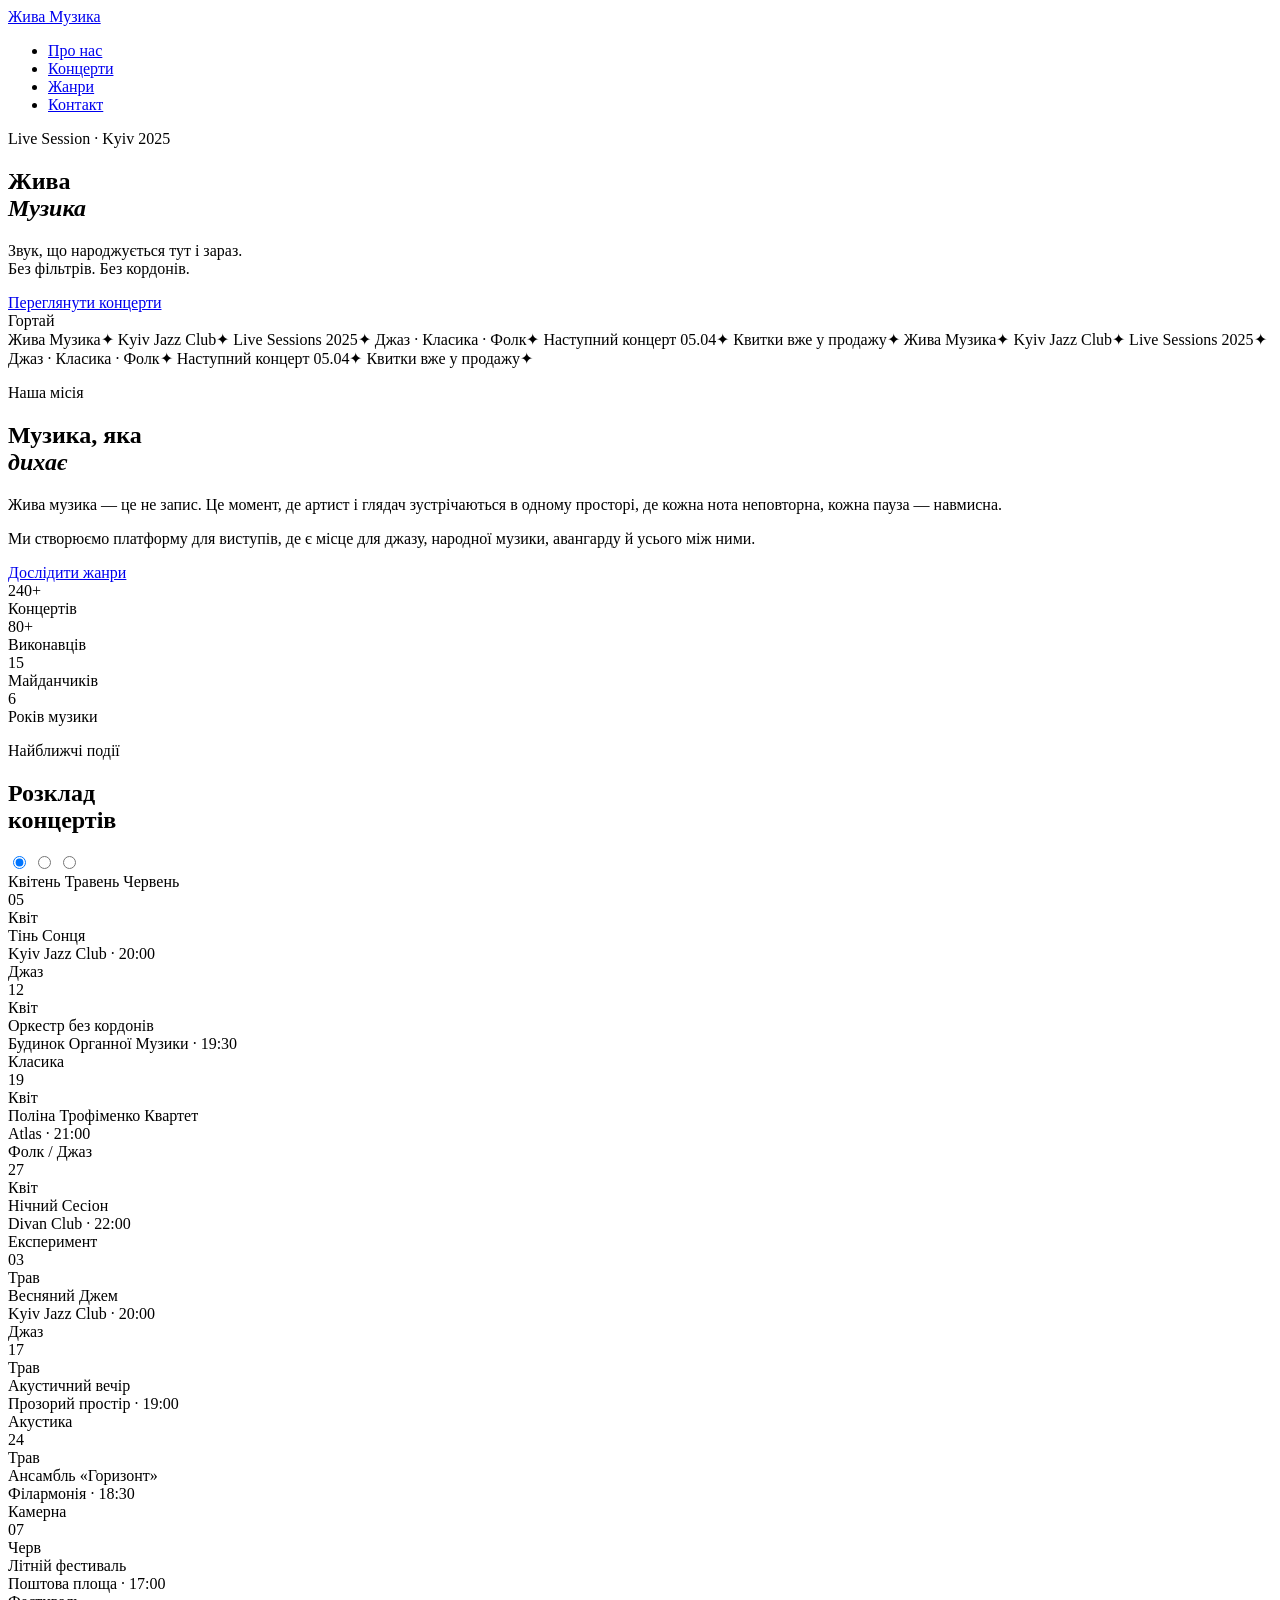
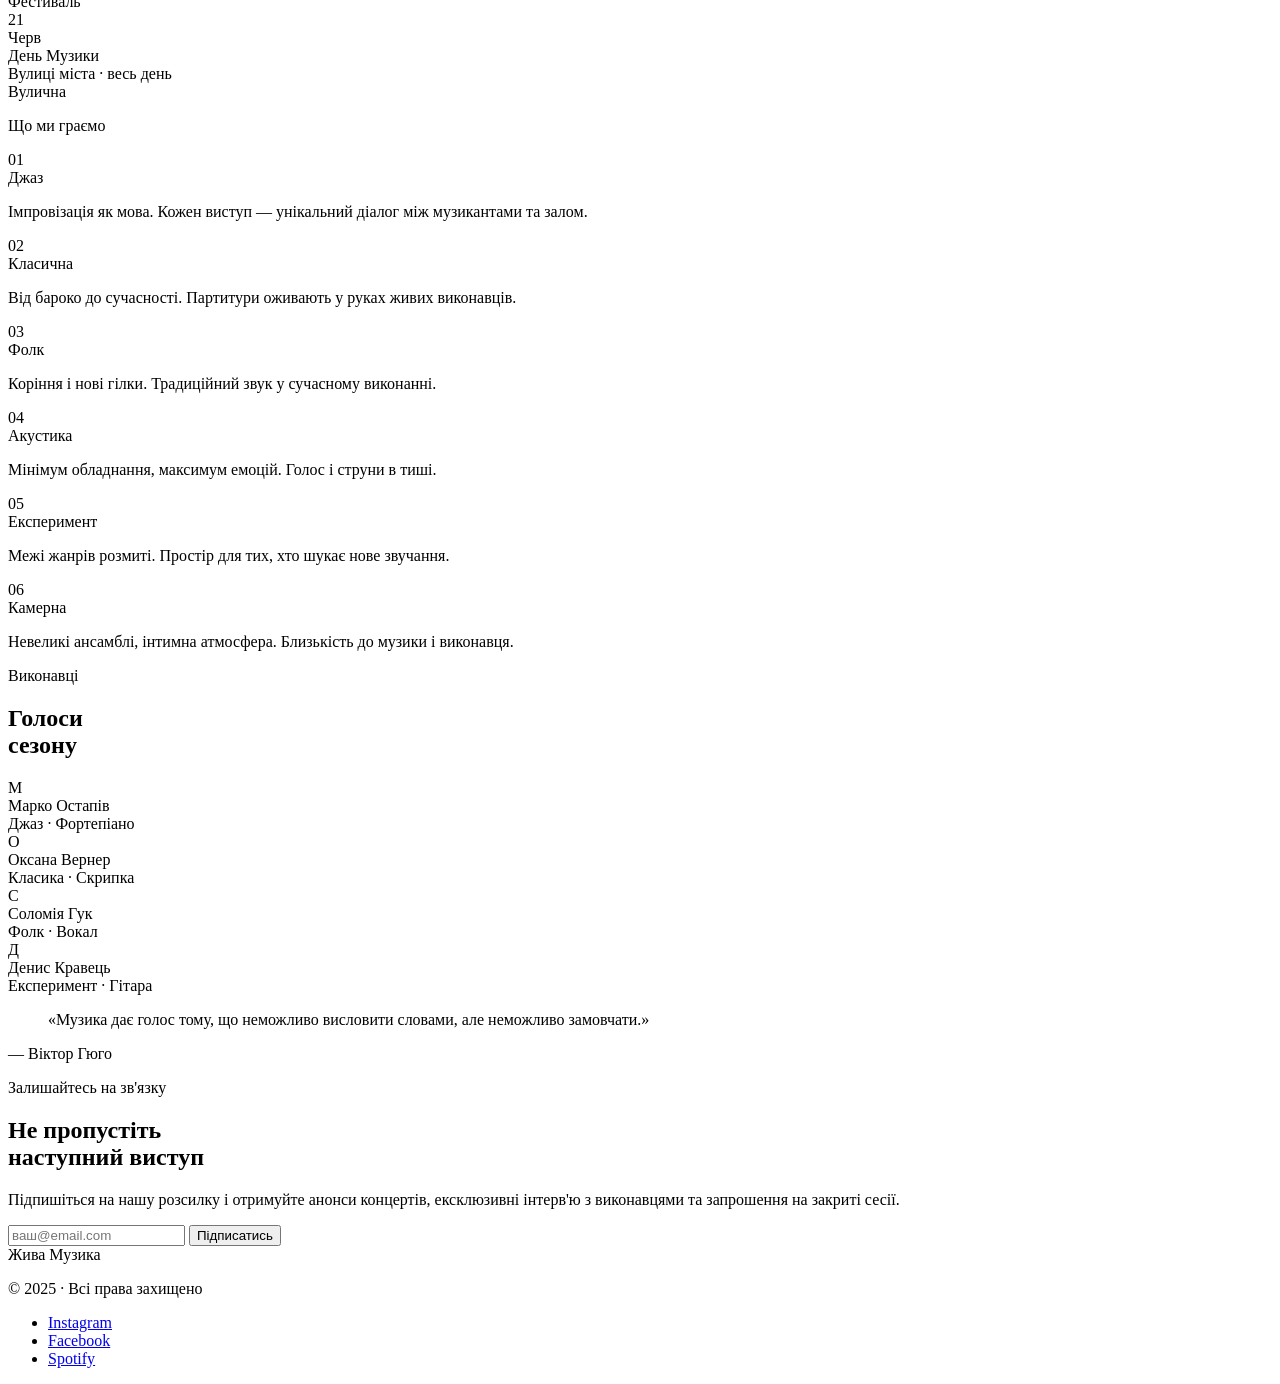
==== index.html @ d0cdad73 "Create index.html" ====
<!DOCTYPE html>
<html lang="uk">
<head>
<meta charset="UTF-8"/>
<meta name="viewport" content="width=device-width, initial-scale=1.0"/>
<title>Жива Музика</title>
<link rel="preconnect" href="https://fonts.googleapis.com"/>
<link rel="preconnect" href="https://fonts.gstatic.com" crossorigin/>
<link rel="stylesheet" href="style.css>
<link href="https://fonts.googleapis.com/css2?family=Cormorant+Garamond:ital,wght@0,300;0,400;1,300;1,400&family=Montserrat:wght@200;300;400&display=swap" rel="stylesheet"/>

</head>
<body>

<!-- NAV -->
<nav>
  <a href="index.html" class="nav-logo">Жива Музика</a>
  <ul class="nav-links">
    <li><a href="#about-section">Про нас</a></li>
    <li><a href="#events-section">Концерти</a></li>
    <li><a href="genres.html">Жанри</a></li>
    <li><a href="about.html">Контакт</a></li>
  </ul>
</nav>

<!-- HERO -->
<section id="hero">
  <div class="orb orb-1" aria-hidden="true"></div>
  <div class="orb orb-2" aria-hidden="true"></div>
  <div class="orb orb-3" aria-hidden="true"></div>
  <div class="wave-bg" aria-hidden="true">
    <span></span><span></span><span></span><span></span><span></span><span></span>
    <span></span><span></span><span></span><span></span><span></span><span></span>
    <span></span><span></span><span></span><span></span><span></span><span></span>
    <span></span><span></span><span></span><span></span><span></span><span></span>
  </div>
  <div class="hero-content">
    <p class="hero-eyebrow"><span class="live-dot"></span>Live Session · Kyiv 2025</p>
    <h1 class="hero-title">Жива<br><em>Музика</em></h1>
    <p class="hero-sub">Звук, що народжується тут і зараз.<br>Без фільтрів. Без кордонів.</p>
    <a href="#events-section" class="btn">Переглянути концерти</a>
  </div>
  <div class="scroll-hint" aria-hidden="true">
    <div class="scroll-line"></div>
    <span>Гортай</span>
  </div>
</section>

<!-- TICKER -->
<div class="ticker-wrap" aria-hidden="true">
  <span class="ticker">
    <span>Жива Музика</span><span class="dot">✦</span>
    <span>Kyiv Jazz Club</span><span class="dot">✦</span>
    <span>Live Sessions 2025</span><span class="dot">✦</span>
    <span>Джаз · Класика · Фолк</span><span class="dot">✦</span>
    <span>Наступний концерт 05.04</span><span class="dot">✦</span>
    <span>Квитки вже у продажу</span><span class="dot">✦</span>
    <span>Жива Музика</span><span class="dot">✦</span>
    <span>Kyiv Jazz Club</span><span class="dot">✦</span>
    <span>Live Sessions 2025</span><span class="dot">✦</span>
    <span>Джаз · Класика · Фолк</span><span class="dot">✦</span>
    <span>Наступний концерт 05.04</span><span class="dot">✦</span>
    <span>Квитки вже у продажу</span><span class="dot">✦</span>
  </span>
</div>

<!-- ABOUT -->
<section id="about-section">
  <div id="about">
    <div class="about-text">
      <p class="section-label">Наша місія</p>
      <h2>Музика, яка<br><em>дихає</em></h2>
      <p>Жива музика — це не запис. Це момент, де артист і глядач зустрічаються в одному просторі, де кожна нота неповторна, кожна пауза — навмисна.</p>
      <p>Ми створюємо платформу для виступів, де є місце для джазу, народної музики, авангарду й усього між ними.</p>
      <a href="#genres-section" class="btn" style="margin-top:1.2rem;">Дослідити жанри</a>
    </div>
    <div class="vinyl-wrap">
      <div class="vinyl"></div>
      <div class="tonearm"></div>
    </div>
  </div>
</section>

<!-- STATS -->
<section id="stats">
  <div class="stats-inner">
    <div class="stat-item">
      <div class="stat-num">240+</div>
      <div class="stat-label">Концертів</div>
      <div class="stat-bar"></div>
    </div>
    <div class="stat-item">
      <div class="stat-num">80+</div>
      <div class="stat-label">Виконавців</div>
      <div class="stat-bar"></div>
    </div>
    <div class="stat-item">
      <div class="stat-num">15</div>
      <div class="stat-label">Майданчиків</div>
      <div class="stat-bar"></div>
    </div>
    <div class="stat-item">
      <div class="stat-num">6</div>
      <div class="stat-label">Років музики</div>
      <div class="stat-bar"></div>
    </div>
  </div>
</section>

<!-- ПОДІЇ -->
<section id="events-section">
  <div id="events">
    <p class="section-label">Найближчі події</p>
    <h2>Розклад<br>концертів</h2>

    <div class="tabs">
      <input class="tab-inputs" type="radio" name="tabs" id="tab1" checked/>
      <input class="tab-inputs" type="radio" name="tabs" id="tab2"/>
      <input class="tab-inputs" type="radio" name="tabs" id="tab3"/>

      <div class="tab-labels">
        <label class="tab-label" for="tab1">Квітень</label>
        <label class="tab-label" for="tab2">Травень</label>
        <label class="tab-label" for="tab3">Червень</label>
      </div>

      <div class="tab-panels">
        <div class="tab-panel" id="panel1">
          <div class="event-list">
            <div class="event-item">
              <div class="event-date"><div class="event-day">05</div><div class="event-month">Квіт</div></div>
              <div class="event-info"><div class="event-name">Тінь Сонця</div><div class="event-meta">Kyiv Jazz Club · 20:00</div></div>
              <span class="event-tag">Джаз</span>
            </div>
            <div class="event-item">
              <div class="event-date"><div class="event-day">12</div><div class="event-month">Квіт</div></div>
              <div class="event-info"><div class="event-name">Оркестр без кордонів</div><div class="event-meta">Будинок Органної Музики · 19:30</div></div>
              <span class="event-tag">Класика</span>
            </div>
            <div class="event-item">
              <div class="event-date"><div class="event-day">19</div><div class="event-month">Квіт</div></div>
              <div class="event-info"><div class="event-name">Поліна Трофіменко Квартет</div><div class="event-meta">Atlas · 21:00</div></div>
              <span class="event-tag">Фолк / Джаз</span>
            </div>
            <div class="event-item">
              <div class="event-date"><div class="event-day">27</div><div class="event-month">Квіт</div></div>
              <div class="event-info"><div class="event-name">Нічний Сесіон</div><div class="event-meta">Divan Club · 22:00</div></div>
              <span class="event-tag">Експеримент</span>
            </div>
          </div>
        </div>
        <div class="tab-panel" id="panel2">
          <div class="event-list">
            <div class="event-item">
              <div class="event-date"><div class="event-day">03</div><div class="event-month">Трав</div></div>
              <div class="event-info"><div class="event-name">Весняний Джем</div><div class="event-meta">Kyiv Jazz Club · 20:00</div></div>
              <span class="event-tag">Джаз</span>
            </div>
            <div class="event-item">
              <div class="event-date"><div class="event-day">17</div><div class="event-month">Трав</div></div>
              <div class="event-info"><div class="event-name">Акустичний вечір</div><div class="event-meta">Прозорий простір · 19:00</div></div>
              <span class="event-tag">Акустика</span>
            </div>
            <div class="event-item">
              <div class="event-date"><div class="event-day">24</div><div class="event-month">Трав</div></div>
              <div class="event-info"><div class="event-name">Ансамбль «Горизонт»</div><div class="event-meta">Філармонія · 18:30</div></div>
              <span class="event-tag">Камерна</span>
            </div>
          </div>
        </div>
        <div class="tab-panel" id="panel3">
          <div class="event-list">
            <div class="event-item">
              <div class="event-date"><div class="event-day">07</div><div class="event-month">Черв</div></div>
              <div class="event-info"><div class="event-name">Літній фестиваль</div><div class="event-meta">Поштова площа · 17:00</div></div>
              <span class="event-tag">Фестиваль</span>
            </div>
            <div class="event-item">
              <div class="event-date"><div class="event-day">21</div><div class="event-month">Черв</div></div>
              <div class="event-info"><div class="event-name">День Музики</div><div class="event-meta">Вулиці міста · весь день</div></div>
              <span class="event-tag">Вулична</span>
            </div>
          </div>
        </div>
      </div>
    </div>
  </div>
</section>

<!-- ЖАНРИ -->
<section id="genres-section">
  <div id="genres">
    <p class="section-label">Що ми граємо</p>
    <div class="genres-grid">
      <div class="genre-card"><div class="genre-num">01</div><div class="genre-name">Джаз</div><p class="genre-desc">Імпровізація як мова. Кожен виступ — унікальний діалог між музикантами та залом.</p></div>
      <div class="genre-card"><div class="genre-num">02</div><div class="genre-name">Класична</div><p class="genre-desc">Від бароко до сучасності. Партитури оживають у руках живих виконавців.</p></div>
      <div class="genre-card"><div class="genre-num">03</div><div class="genre-name">Фолк</div><p class="genre-desc">Коріння і нові гілки. Традиційний звук у сучасному виконанні.</p></div>
      <div class="genre-card"><div class="genre-num">04</div><div class="genre-name">Акустика</div><p class="genre-desc">Мінімум обладнання, максимум емоцій. Голос і струни в тиші.</p></div>
      <div class="genre-card"><div class="genre-num">05</div><div class="genre-name">Експеримент</div><p class="genre-desc">Межі жанрів розмиті. Простір для тих, хто шукає нове звучання.</p></div>
      <div class="genre-card"><div class="genre-num">06</div><div class="genre-name">Камерна</div><p class="genre-desc">Невеликі ансамблі, інтимна атмосфера. Близькість до музики і виконавця.</p></div>
    </div>
  </div>
</section>

<!-- АРТИСТИ -->
<section style="background: var(--bg);">
  <div id="artists">
    <p class="section-label">Виконавці</p>
    <h2>Голоси<br>сезону</h2>
    <div class="panel-grid">
      <div class="artist-card"><div class="artist-avatar">М</div><div class="artist-name">Марко Остапів</div><div class="artist-genre">Джаз · Фортепіано</div></div>
      <div class="artist-card"><div class="artist-avatar">О</div><div class="artist-name">Оксана Вернер</div><div class="artist-genre">Класика · Скрипка</div></div>
      <div class="artist-card"><div class="artist-avatar">С</div><div class="artist-name">Соломія Гук</div><div class="artist-genre">Фолк · Вокал</div></div>
      <div class="artist-card"><div class="artist-avatar">Д</div><div class="artist-name">Денис Кравець</div><div class="artist-genre">Експеримент · Гітара</div></div>
    </div>
  </div>
</section>

<!-- ЦИТАТА -->
<section id="quote">
  <blockquote class="quote-text">«Музика дає голос тому, що неможливо висловити словами, але неможливо замовчати.»</blockquote>
  <p class="quote-author">— Віктор Гюго</p>
</section>

<!-- ПІДПИСКА -->
<section id="newsletter-section">
  <div id="newsletter">
    <p class="section-label">Залишайтесь на зв'язку</p>
    <h2>Не пропустіть<br>наступний виступ</h2>
    <p>Підпишіться на нашу розсилку і отримуйте анонси концертів, ексклюзивні інтерв'ю з виконавцями та запрошення на закриті сесії.</p>
    <div class="input-row">
      <input type="email" placeholder="ваш@email.com"/>
      <button type="button"><span>Підписатись</span></button>
    </div>
  </div>
</section>

<!-- ПІДВАЛ -->
<footer>
  <span class="footer-logo">Жива Музика</span>
  <p class="footer-copy">© 2025 · Всі права захищено</p>
  <ul class="footer-links">
    <li><a href="#">Instagram</a></li>
    <li><a href="#">Facebook</a></li>
    <li><a href="#">Spotify</a></li>
  </ul>
</footer>

</body>
</html>
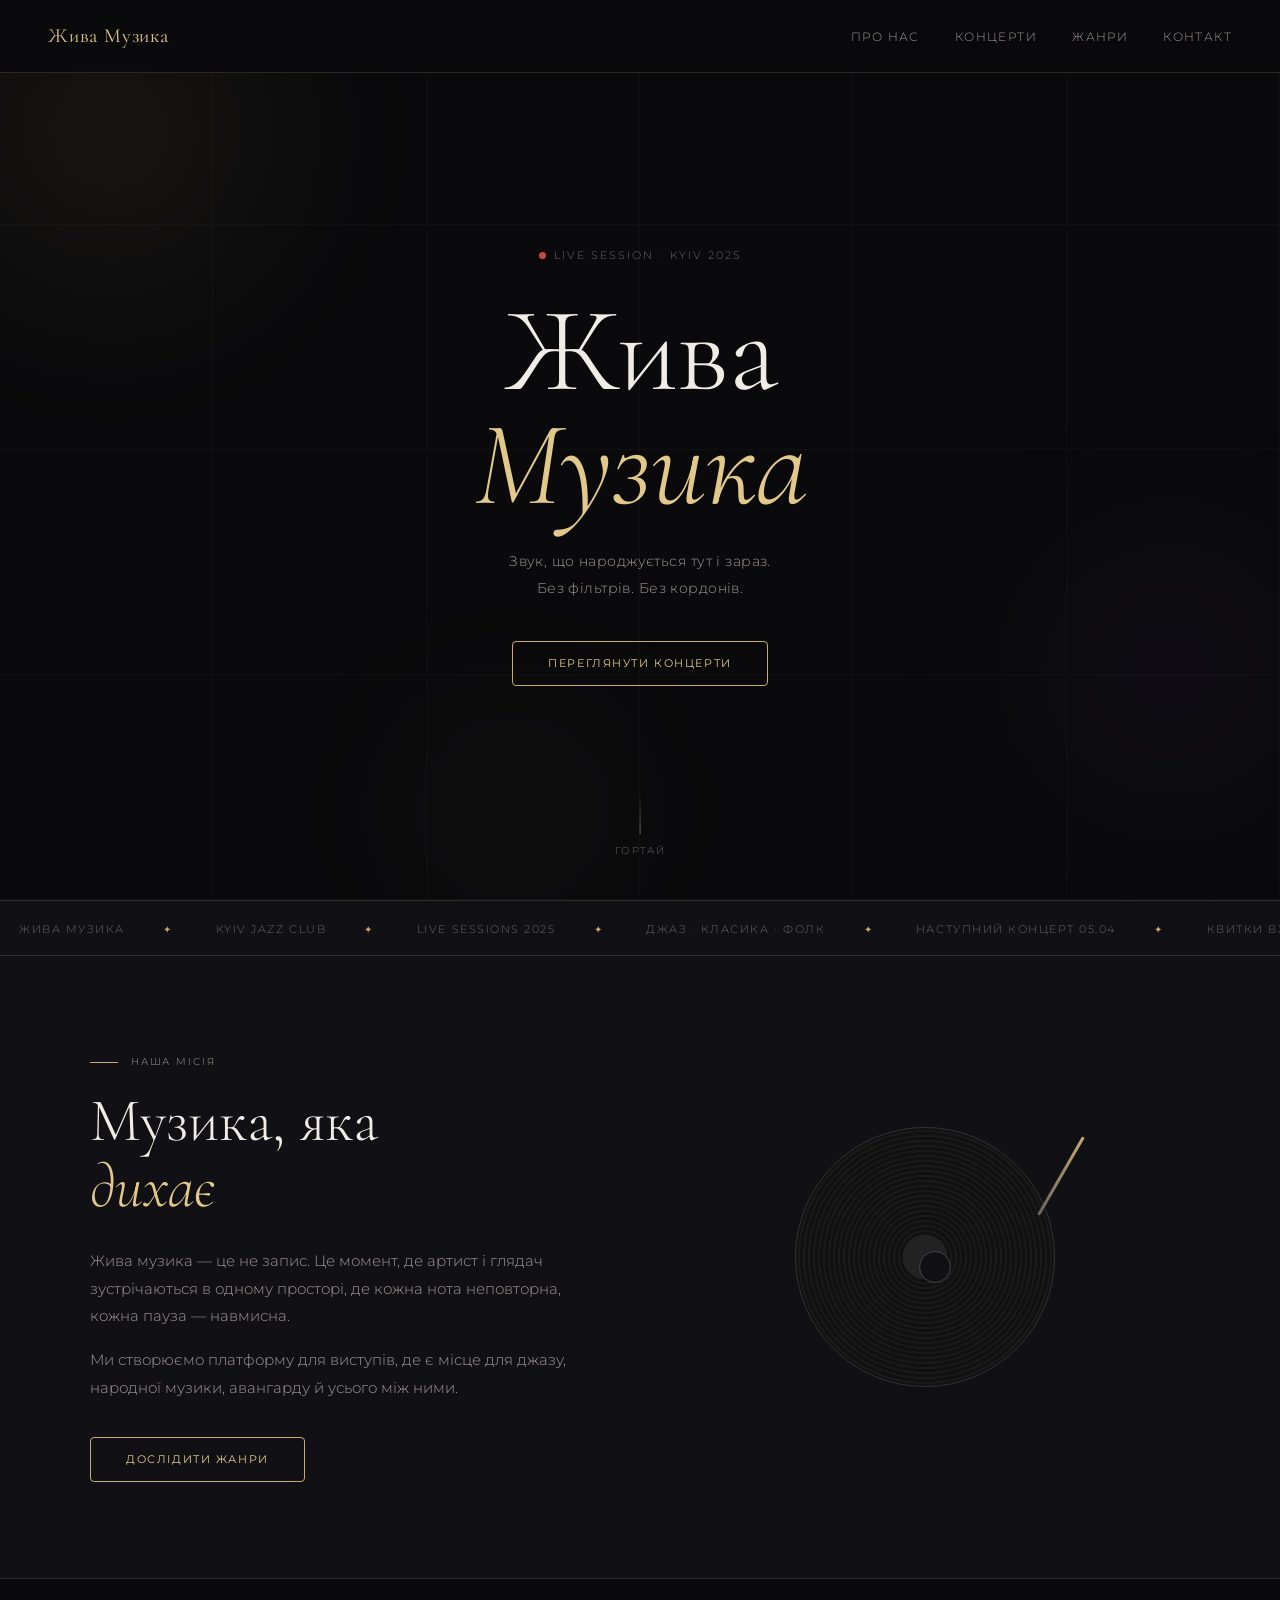
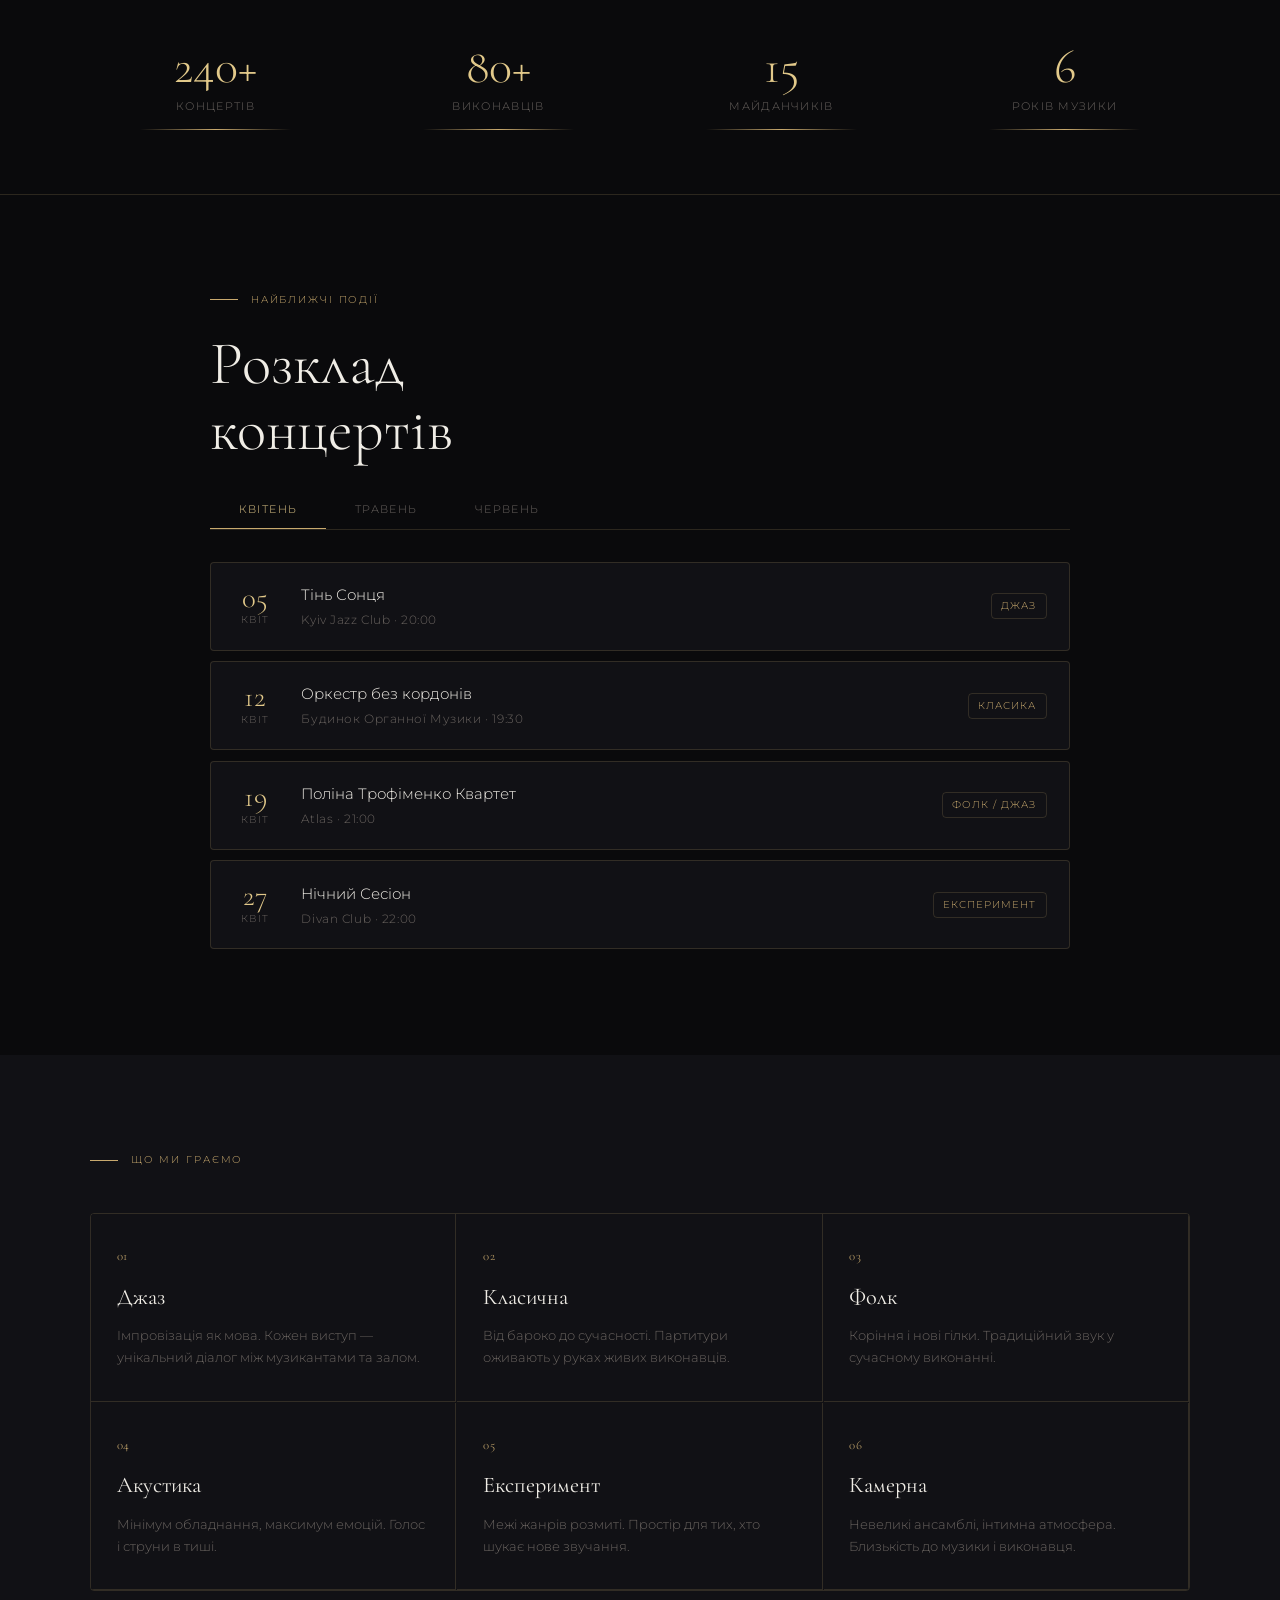
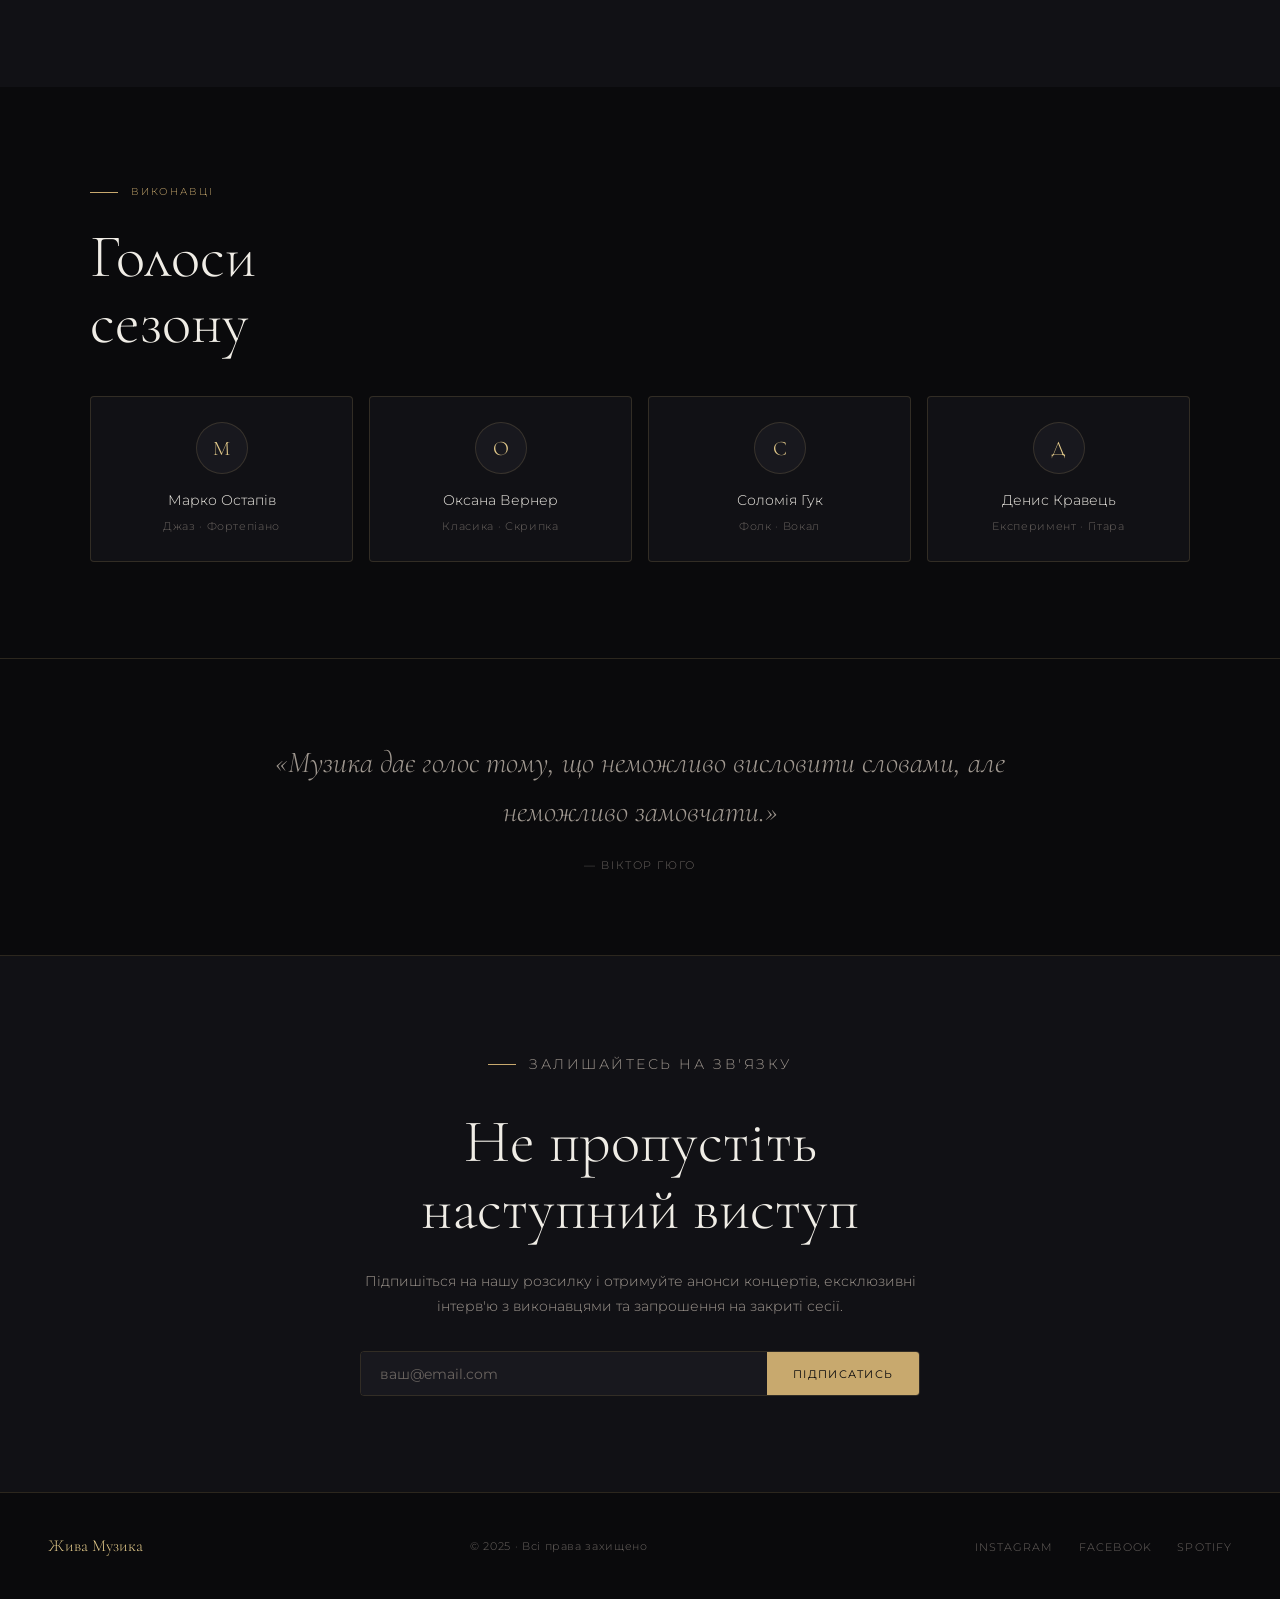
==== commit d8dfc613: "Update index.html" ====
--- a/index.html
+++ b/index.html
@@ -6,7 +6,7 @@
 <title>Жива Музика</title>
 <link rel="preconnect" href="https://fonts.googleapis.com"/>
 <link rel="preconnect" href="https://fonts.gstatic.com" crossorigin/>
-<link rel="stylesheet" href="style.css>
+<link rel="stylesheet" href="style.css">
 <link href="https://fonts.googleapis.com/css2?family=Cormorant+Garamond:ital,wght@0,300;0,400;1,300;1,400&family=Montserrat:wght@200;300;400&display=swap" rel="stylesheet"/>
 
 </head>
--- a/style.css
+++ b/style.css
@@ -0,0 +1,658 @@
+  *, *::before, *::after { box-sizing: border-box; margin: 0; padding: 0; }
+
+  :root {
+    --bg: #0a0a0c;
+    --bg2: #111115;
+    --bg3: #18181e;
+    --gold: #c8a96e;
+    --gold2: #e2c98a;
+    --text: #f0ede6;
+    --text2: #a09890;
+    --text3: #6a6460;
+    --border: rgba(200,169,110,0.18);
+    --radius: 4px;
+    --font-serif: 'Cormorant Garamond', Georgia, serif;
+    --font-sans: 'Montserrat', sans-serif;
+  }
+
+  html { scroll-behavior: smooth; }
+
+  body {
+    background: var(--bg);
+    color: var(--text);
+    font-family: var(--font-sans);
+    font-weight: 300;
+    font-size: 15px;
+    line-height: 1.7;
+    overflow-x: hidden;
+  }
+
+  /* ── NAV ── */
+  nav {
+    position: fixed;
+    top: 0; left: 0; right: 0;
+    z-index: 100;
+    display: flex;
+    align-items: center;
+    justify-content: space-between;
+    padding: 1.2rem 3rem;
+    background: rgba(10,10,12,0.85);
+    backdrop-filter: blur(14px);
+    border-bottom: 0.5px solid var(--border);
+  }
+  .nav-logo {
+    font-family: var(--font-serif);
+    font-size: 1.25rem;
+    font-weight: 400;
+    color: var(--gold2);
+    text-decoration: none;
+    letter-spacing: 0.04em;
+  }
+  .nav-links {
+    list-style: none;
+    display: flex;
+    gap: 2.2rem;
+  }
+  .nav-links a {
+    color: var(--text2);
+    text-decoration: none;
+    font-size: 0.72rem;
+    letter-spacing: 0.12em;
+    text-transform: uppercase;
+    transition: color 0.2s;
+  }
+  .nav-links a:hover { color: var(--gold2); }
+
+  /* ── HERO ── */
+  #hero {
+    position: relative;
+    min-height: 100vh;
+    display: flex;
+    align-items: center;
+    justify-content: center;
+    overflow: hidden;
+    padding: 6rem 2rem 4rem;
+  }
+  .orb {
+    position: absolute;
+    border-radius: 50%;
+    filter: blur(90px);
+    pointer-events: none;
+  }
+  .orb-1 {
+    width: 420px; height: 420px;
+    background: radial-gradient(circle, rgba(200,169,110,0.13) 0%, transparent 70%);
+    top: -80px; left: -100px;
+  }
+  .orb-2 {
+    width: 340px; height: 340px;
+    background: radial-gradient(circle, rgba(120,80,180,0.1) 0%, transparent 70%);
+    bottom: 60px; right: -60px;
+  }
+  .orb-3 {
+    width: 260px; height: 260px;
+    background: radial-gradient(circle, rgba(200,169,110,0.08) 0%, transparent 70%);
+    bottom: -40px; left: 30%;
+  }
+
+  .wave-bg {
+    position: absolute;
+    inset: 0;
+    display: grid;
+    grid-template-columns: repeat(6, 1fr);
+    grid-template-rows: repeat(4, 1fr);
+    opacity: 0.04;
+    pointer-events: none;
+  }
+  .wave-bg span {
+    border-right: 0.5px solid var(--gold);
+    border-bottom: 0.5px solid var(--gold);
+  }
+
+  .hero-content {
+    position: relative;
+    text-align: center;
+    max-width: 680px;
+  }
+  .hero-eyebrow {
+    display: flex;
+    align-items: center;
+    justify-content: center;
+    gap: 0.5rem;
+    font-size: 0.7rem;
+    letter-spacing: 0.18em;
+    text-transform: uppercase;
+    color: var(--text3);
+    margin-bottom: 1.8rem;
+  }
+  .live-dot {
+    display: inline-block;
+    width: 7px; height: 7px;
+    border-radius: 50%;
+    background: #c44;
+    animation: pulse 2s ease-in-out infinite;
+  }
+  @keyframes pulse {
+    0%, 100% { opacity: 1; transform: scale(1); }
+    50% { opacity: 0.5; transform: scale(0.85); }
+  }
+  .hero-title {
+    font-family: var(--font-serif);
+    font-size: clamp(4rem, 10vw, 7.5rem);
+    font-weight: 300;
+    line-height: 0.95;
+    letter-spacing: -0.01em;
+    color: var(--text);
+    margin-bottom: 1.6rem;
+  }
+  .hero-title em {
+    font-style: italic;
+    color: var(--gold2);
+  }
+  .hero-sub {
+    font-size: 0.9rem;
+    color: var(--text2);
+    line-height: 1.9;
+    margin-bottom: 2.4rem;
+    letter-spacing: 0.03em;
+  }
+
+  .btn {
+    display: inline-block;
+    padding: 0.75rem 2.2rem;
+    border: 0.5px solid var(--gold);
+    color: var(--gold2);
+    text-decoration: none;
+    font-family: var(--font-sans);
+    font-size: 0.7rem;
+    font-weight: 400;
+    letter-spacing: 0.14em;
+    text-transform: uppercase;
+    border-radius: var(--radius);
+    transition: background 0.2s, color 0.2s;
+    cursor: pointer;
+    background: transparent;
+  }
+  .btn:hover {
+    background: rgba(200,169,110,0.12);
+    color: var(--gold2);
+  }
+
+  .scroll-hint {
+    position: absolute;
+    bottom: 2.5rem;
+    left: 50%;
+    transform: translateX(-50%);
+    display: flex;
+    flex-direction: column;
+    align-items: center;
+    gap: 0.5rem;
+    color: var(--text3);
+    font-size: 0.65rem;
+    letter-spacing: 0.14em;
+    text-transform: uppercase;
+  }
+  .scroll-line {
+    width: 0.5px;
+    height: 40px;
+    background: linear-gradient(to bottom, transparent, var(--text3));
+  }
+
+  /* ── TICKER ── */
+  .ticker-wrap {
+    overflow: hidden;
+    background: var(--bg2);
+    border-top: 0.5px solid var(--border);
+    border-bottom: 0.5px solid var(--border);
+    padding: 0.9rem 0;
+    white-space: nowrap;
+  }
+  .ticker {
+    display: inline-block;
+    animation: ticker 28s linear infinite;
+    font-size: 0.68rem;
+    letter-spacing: 0.14em;
+    text-transform: uppercase;
+    color: var(--text3);
+  }
+  .ticker span { margin: 0 1.2rem; }
+  .ticker .dot { color: var(--gold); font-size: 0.6rem; }
+  @keyframes ticker {
+    from { transform: translateX(0); }
+    to { transform: translateX(-50%); }
+  }
+
+  /* ── SECTIONS ── */
+  section { padding: 6rem 3rem; }
+
+  .section-label {
+    display: flex;
+    align-items: center;
+    gap: 0.8rem;
+    font-size: 0.65rem;
+    letter-spacing: 0.18em;
+    text-transform: uppercase;
+    color: var(--gold);
+    margin-bottom: 1.4rem;
+  }
+  .section-label::before {
+    content: '';
+    display: block;
+    width: 28px;
+    height: 0.5px;
+    background: var(--gold);
+  }
+
+  h2 {
+    font-family: var(--font-serif);
+    font-size: clamp(2.4rem, 5vw, 3.8rem);
+    font-weight: 300;
+    line-height: 1.1;
+    margin-bottom: 1.6rem;
+  }
+  h2 em {
+    font-style: italic;
+    color: var(--gold2);
+  }
+
+  /* ── ABOUT ── */
+  #about-section { background: var(--bg2); }
+  #about {
+    max-width: 1100px;
+    margin: 0 auto;
+    display: grid;
+    grid-template-columns: 1fr 1fr;
+    gap: 5rem;
+    align-items: center;
+  }
+  .about-text p {
+    color: var(--text2);
+    margin-bottom: 1rem;
+    line-height: 1.85;
+  }
+
+  /* vinyl */
+  .vinyl-wrap {
+    position: relative;
+    width: 280px;
+    height: 280px;
+    margin: 0 auto;
+  }
+  .vinyl {
+    width: 260px;
+    height: 260px;
+    border-radius: 50%;
+    background:
+      radial-gradient(circle at 50% 50%, #222 0%, #222 12%, transparent 12.5%),
+      repeating-radial-gradient(circle at 50% 50%, #1a1a1a 0px, #1a1a1a 2px, #111 2px, #111 5px);
+    border: 0.5px solid #333;
+    animation: spin 8s linear infinite;
+  }
+  .vinyl::after {
+    content: '';
+    position: absolute;
+    top: 50%; left: 50%;
+    transform: translate(-50%,-50%);
+    width: 32px; height: 32px;
+    border-radius: 50%;
+    background: var(--bg2);
+    border: 0.5px solid #444;
+  }
+  .tonearm {
+    position: absolute;
+    top: 10px; right: -10px;
+    width: 3px;
+    height: 90px;
+    background: linear-gradient(to bottom, var(--gold), var(--text3));
+    border-radius: 2px;
+    transform-origin: top center;
+    transform: rotate(30deg);
+  }
+  @keyframes spin {
+    from { transform: rotate(0deg); }
+    to { transform: rotate(360deg); }
+  }
+
+  /* ── STATS ── */
+  #stats {
+    background: var(--bg);
+    padding: 4rem 3rem;
+    border-top: 0.5px solid var(--border);
+    border-bottom: 0.5px solid var(--border);
+  }
+  .stats-inner {
+    max-width: 1100px;
+    margin: 0 auto;
+    display: grid;
+    grid-template-columns: repeat(4, 1fr);
+    gap: 2rem;
+  }
+  .stat-item { text-align: center; }
+  .stat-num {
+    font-family: var(--font-serif);
+    font-size: 3rem;
+    font-weight: 300;
+    color: var(--gold2);
+    line-height: 1;
+    margin-bottom: 0.4rem;
+  }
+  .stat-label {
+    font-size: 0.68rem;
+    letter-spacing: 0.12em;
+    text-transform: uppercase;
+    color: var(--text3);
+    margin-bottom: 0.8rem;
+  }
+  .stat-bar {
+    height: 1px;
+    background: linear-gradient(to right, transparent, var(--gold), transparent);
+    width: 60%;
+    margin: 0 auto;
+  }
+
+  /* ── EVENTS ── */
+  #events-section { background: var(--bg); }
+  #events {
+    max-width: 860px;
+    margin: 0 auto;
+  }
+
+  /* CSS-only tabs */
+  .tab-inputs { display: none; }
+  .tab-labels {
+    display: flex;
+    gap: 0;
+    border-bottom: 0.5px solid var(--border);
+    margin-bottom: 2rem;
+  }
+  .tab-label {
+    padding: 0.6rem 1.8rem;
+    font-size: 0.7rem;
+    letter-spacing: 0.12em;
+    text-transform: uppercase;
+    color: var(--text3);
+    cursor: pointer;
+    border-bottom: 1.5px solid transparent;
+    margin-bottom: -0.5px;
+    transition: color 0.2s, border-color 0.2s;
+  }
+  .tab-label:hover { color: var(--text2); }
+
+  #tab1:checked ~ .tab-labels label[for="tab1"],
+  #tab2:checked ~ .tab-labels label[for="tab2"],
+  #tab3:checked ~ .tab-labels label[for="tab3"] {
+    color: var(--gold2);
+    border-bottom-color: var(--gold);
+  }
+
+  .tab-panel { display: none; }
+  #tab1:checked ~ .tab-panels #panel1,
+  #tab2:checked ~ .tab-panels #panel2,
+  #tab3:checked ~ .tab-panels #panel3 { display: block; }
+
+  .tabs { position: relative; }
+
+  .event-list { display: flex; flex-direction: column; gap: 1px; }
+  .event-item {
+    display: flex;
+    align-items: center;
+    gap: 1.5rem;
+    padding: 1.2rem 1.4rem;
+    background: var(--bg2);
+    border: 0.5px solid var(--border);
+    border-radius: var(--radius);
+    transition: border-color 0.2s, background 0.2s;
+    margin-bottom: 0.6rem;
+  }
+  .event-item:hover {
+    border-color: rgba(200,169,110,0.4);
+    background: var(--bg3);
+  }
+  .event-date {
+    display: flex;
+    flex-direction: column;
+    align-items: center;
+    min-width: 44px;
+  }
+  .event-day {
+    font-family: var(--font-serif);
+    font-size: 1.8rem;
+    font-weight: 300;
+    line-height: 1;
+    color: var(--gold2);
+  }
+  .event-month {
+    font-size: 0.6rem;
+    letter-spacing: 0.1em;
+    text-transform: uppercase;
+    color: var(--text3);
+  }
+  .event-info { flex: 1; }
+  .event-name { font-size: 0.95rem; color: var(--text); margin-bottom: 0.2rem; }
+  .event-meta { font-size: 0.72rem; color: var(--text3); letter-spacing: 0.05em; }
+  .event-tag {
+    font-size: 0.6rem;
+    letter-spacing: 0.1em;
+    text-transform: uppercase;
+    color: var(--gold);
+    border: 0.5px solid var(--border);
+    padding: 0.25rem 0.6rem;
+    border-radius: var(--radius);
+    white-space: nowrap;
+  }
+
+  /* ── GENRES ── */
+  #genres-section { background: var(--bg2); }
+  #genres {
+    max-width: 1100px;
+    margin: 0 auto;
+  }
+  #genres > .section-label { margin-bottom: 2.8rem; }
+  .genres-grid {
+    display: grid;
+    grid-template-columns: repeat(3, 1fr);
+    gap: 1px;
+    border: 0.5px solid var(--border);
+    border-radius: var(--radius);
+    overflow: hidden;
+  }
+  .genre-card {
+    padding: 2rem 1.6rem;
+    background: var(--bg2);
+    border-right: 0.5px solid var(--border);
+    border-bottom: 0.5px solid var(--border);
+    transition: background 0.2s;
+  }
+  .genre-card:hover { background: var(--bg3); }
+  .genre-num {
+    font-family: var(--font-serif);
+    font-size: 0.8rem;
+    color: var(--gold);
+    margin-bottom: 0.6rem;
+    letter-spacing: 0.06em;
+  }
+  .genre-name {
+    font-family: var(--font-serif);
+    font-size: 1.4rem;
+    font-weight: 400;
+    color: var(--text);
+    margin-bottom: 0.6rem;
+  }
+  .genre-desc {
+    font-size: 0.8rem;
+    color: var(--text3);
+    line-height: 1.7;
+  }
+
+  /* ── ARTISTS ── */
+  #artists {
+    max-width: 1100px;
+    margin: 0 auto;
+  }
+  .panel-grid {
+    display: grid;
+    grid-template-columns: repeat(4, 1fr);
+    gap: 1rem;
+    margin-top: 2.4rem;
+  }
+  .artist-card {
+    padding: 1.6rem 1.2rem;
+    background: var(--bg2);
+    border: 0.5px solid var(--border);
+    border-radius: var(--radius);
+    text-align: center;
+    transition: border-color 0.2s;
+  }
+  .artist-card:hover { border-color: rgba(200,169,110,0.4); }
+  .artist-avatar {
+    width: 52px; height: 52px;
+    border-radius: 50%;
+    background: var(--bg3);
+    border: 0.5px solid var(--border);
+    display: flex;
+    align-items: center;
+    justify-content: center;
+    font-family: var(--font-serif);
+    font-size: 1.3rem;
+    color: var(--gold2);
+    margin: 0 auto 0.9rem;
+  }
+  .artist-name {
+    font-size: 0.88rem;
+    color: var(--text);
+    margin-bottom: 0.3rem;
+  }
+  .artist-genre {
+    font-size: 0.68rem;
+    color: var(--text3);
+    letter-spacing: 0.06em;
+  }
+
+  /* ── QUOTE ── */
+  #quote {
+    background: var(--bg);
+    text-align: center;
+    border-top: 0.5px solid var(--border);
+    border-bottom: 0.5px solid var(--border);
+    padding: 5rem 3rem;
+  }
+  .quote-text {
+    font-family: var(--font-serif);
+    font-size: clamp(1.2rem, 3vw, 1.9rem);
+    font-weight: 300;
+    font-style: italic;
+    color: var(--text2);
+    max-width: 760px;
+    margin: 0 auto 1.2rem;
+    line-height: 1.6;
+  }
+  .quote-author {
+    font-size: 0.7rem;
+    letter-spacing: 0.14em;
+    text-transform: uppercase;
+    color: var(--text3);
+  }
+
+  /* ── NEWSLETTER ── */
+  #newsletter-section { background: var(--bg2); }
+  #newsletter {
+    max-width: 560px;
+    margin: 0 auto;
+    text-align: center;
+  }
+  #newsletter .section-label { justify-content: center; }
+  #newsletter p {
+    color: var(--text2);
+    margin-bottom: 2rem;
+    font-size: 0.88rem;
+    line-height: 1.8;
+  }
+  .input-row {
+    display: flex;
+    gap: 0;
+    border: 0.5px solid var(--border);
+    border-radius: var(--radius);
+    overflow: hidden;
+  }
+  .input-row input {
+    flex: 1;
+    background: var(--bg3);
+    border: none;
+    outline: none;
+    padding: 0.85rem 1.2rem;
+    color: var(--text);
+    font-family: var(--font-sans);
+    font-size: 0.85rem;
+  }
+  .input-row input::placeholder { color: var(--text3); }
+  .input-row button {
+    background: var(--gold);
+    color: var(--bg);
+    border: none;
+    padding: 0.85rem 1.6rem;
+    font-family: var(--font-sans);
+    font-size: 0.68rem;
+    font-weight: 400;
+    letter-spacing: 0.12em;
+    text-transform: uppercase;
+    cursor: pointer;
+    transition: background 0.2s;
+  }
+  .input-row button:hover { background: var(--gold2); }
+
+  /* ── FOOTER ── */
+  footer {
+    background: var(--bg);
+    border-top: 0.5px solid var(--border);
+    padding: 2.4rem 3rem;
+    display: flex;
+    align-items: center;
+    justify-content: space-between;
+    flex-wrap: wrap;
+    gap: 1rem;
+  }
+  .footer-logo {
+    font-family: var(--font-serif);
+    font-size: 1.05rem;
+    color: var(--gold2);
+  }
+  .footer-copy {
+    font-size: 0.68rem;
+    color: var(--text3);
+    letter-spacing: 0.06em;
+  }
+  .footer-links {
+    list-style: none;
+    display: flex;
+    gap: 1.6rem;
+  }
+  .footer-links a {
+    font-size: 0.68rem;
+    letter-spacing: 0.1em;
+    text-transform: uppercase;
+    color: var(--text3);
+    text-decoration: none;
+    transition: color 0.2s;
+  }
+  .footer-links a:hover { color: var(--gold2); }
+
+  /* ── RESPONSIVE ── */
+  @media (max-width: 900px) {
+    nav { padding: 1rem 1.4rem; }
+    .nav-links { gap: 1.2rem; }
+    section { padding: 4rem 1.4rem; }
+    #about { grid-template-columns: 1fr; gap: 3rem; }
+    .vinyl-wrap { display: none; }
+    .stats-inner { grid-template-columns: repeat(2, 1fr); }
+    .genres-grid { grid-template-columns: repeat(2, 1fr); }
+    .panel-grid { grid-template-columns: repeat(2, 1fr); }
+    footer { flex-direction: column; align-items: flex-start; }
+  }
+  @media (max-width: 560px) {
+    .nav-links { display: none; }
+    .genres-grid { grid-template-columns: 1fr; }
+    .panel-grid { grid-template-columns: repeat(2, 1fr); }
+    .stats-inner { grid-template-columns: repeat(2, 1fr); }
+    .input-row { flex-direction: column; }
+    .input-row button { padding: 0.8rem; }
+  }
